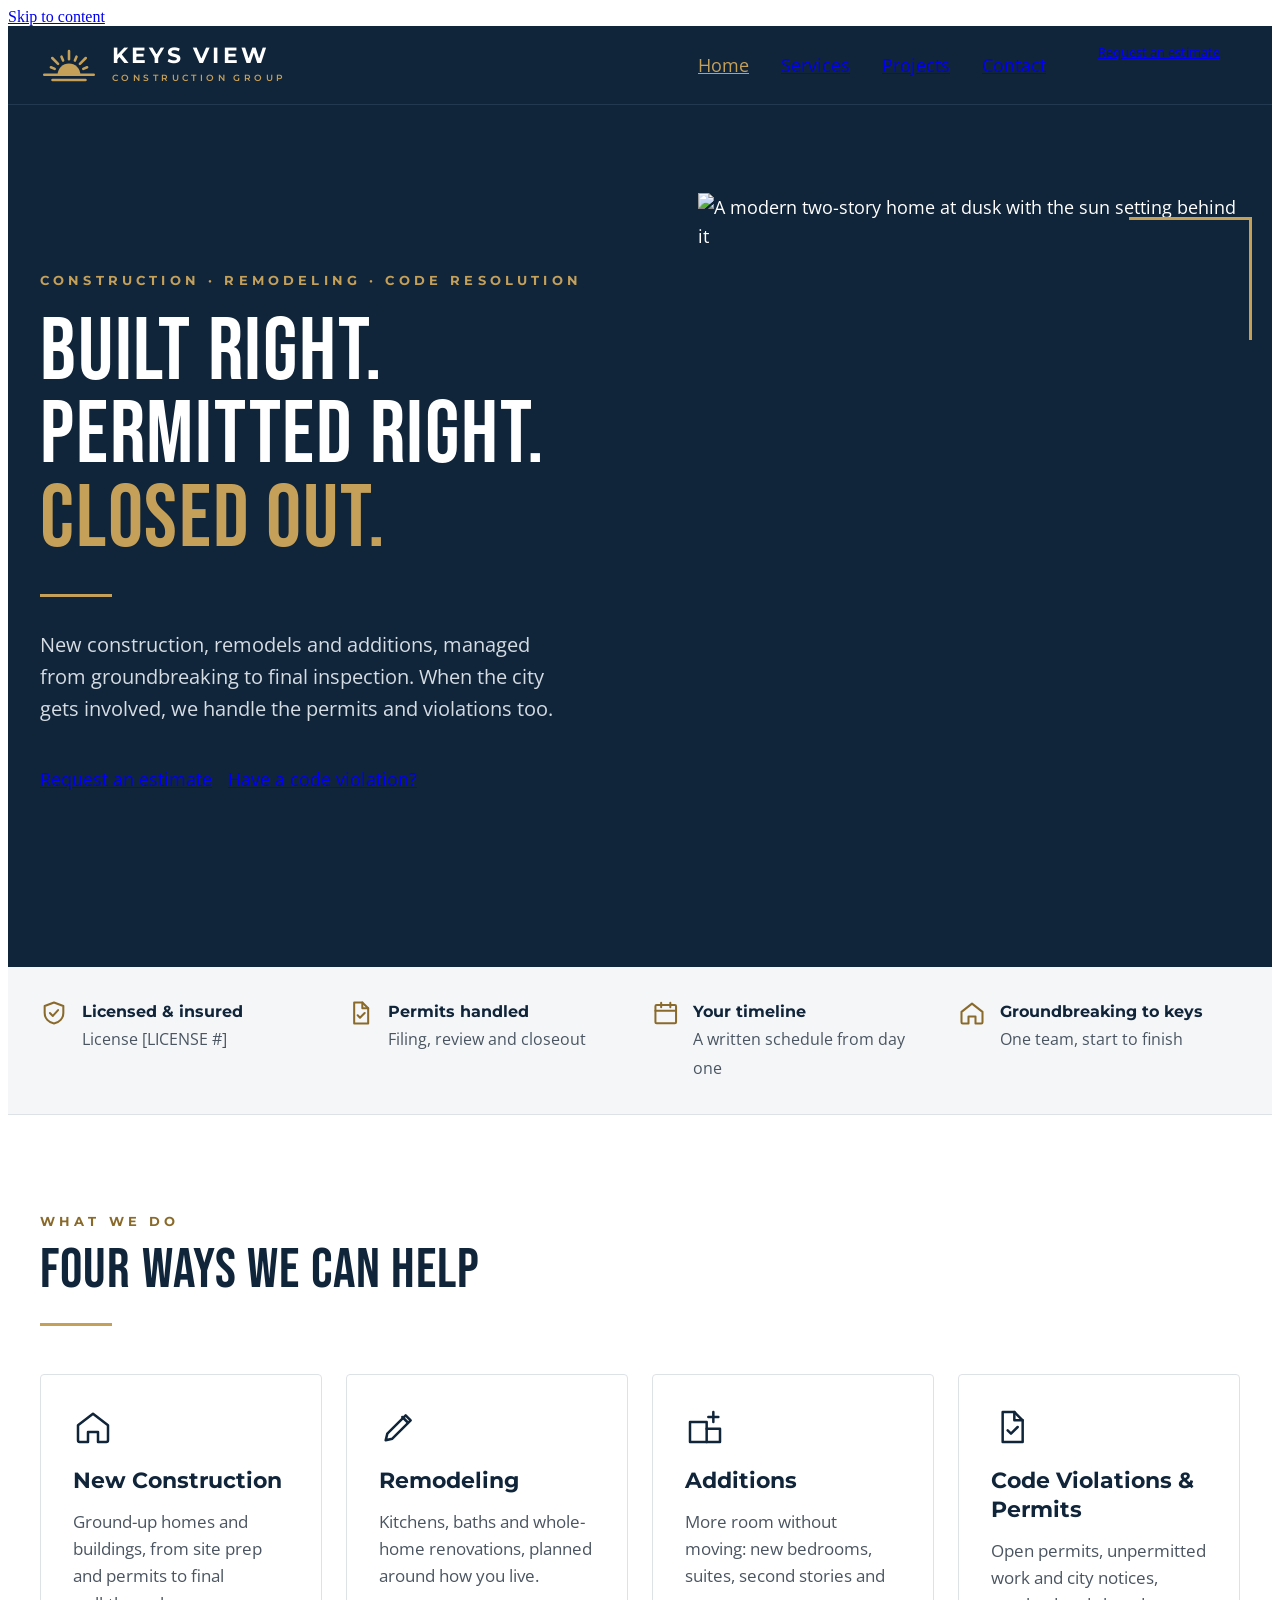
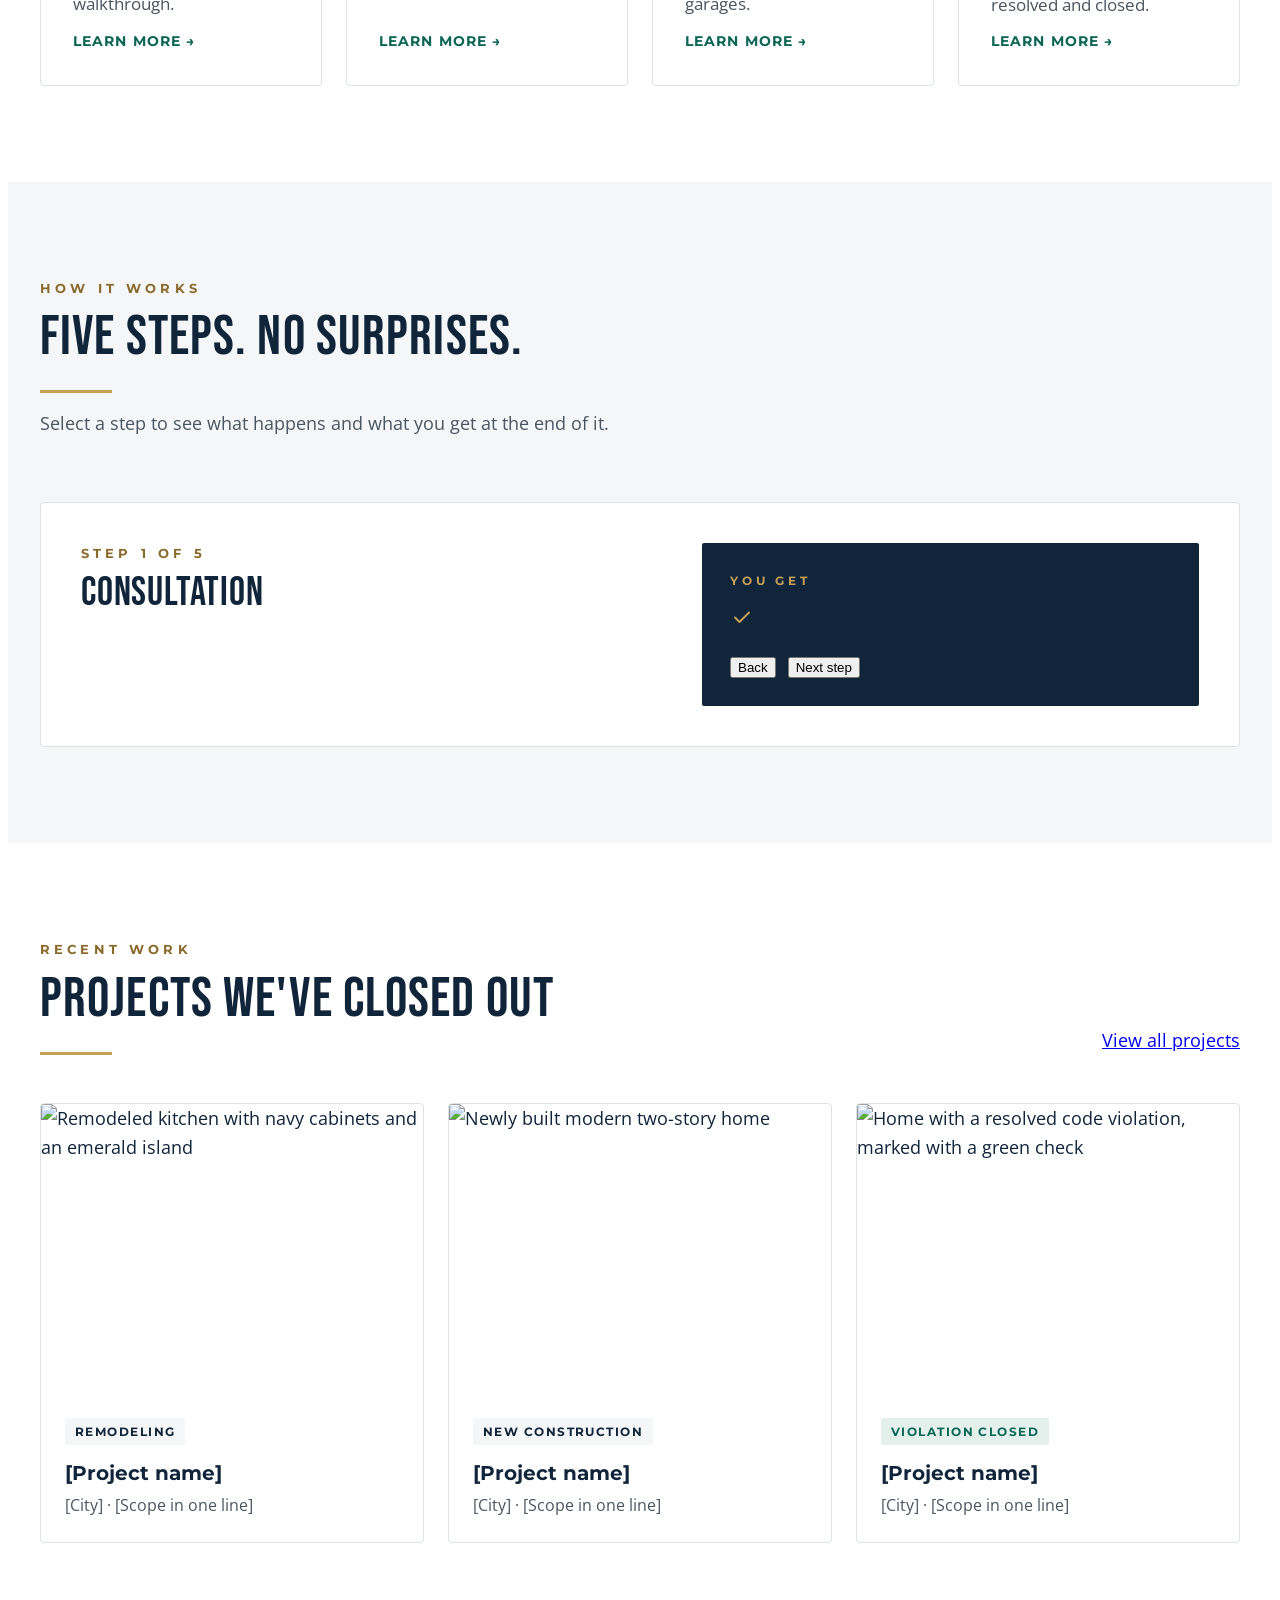
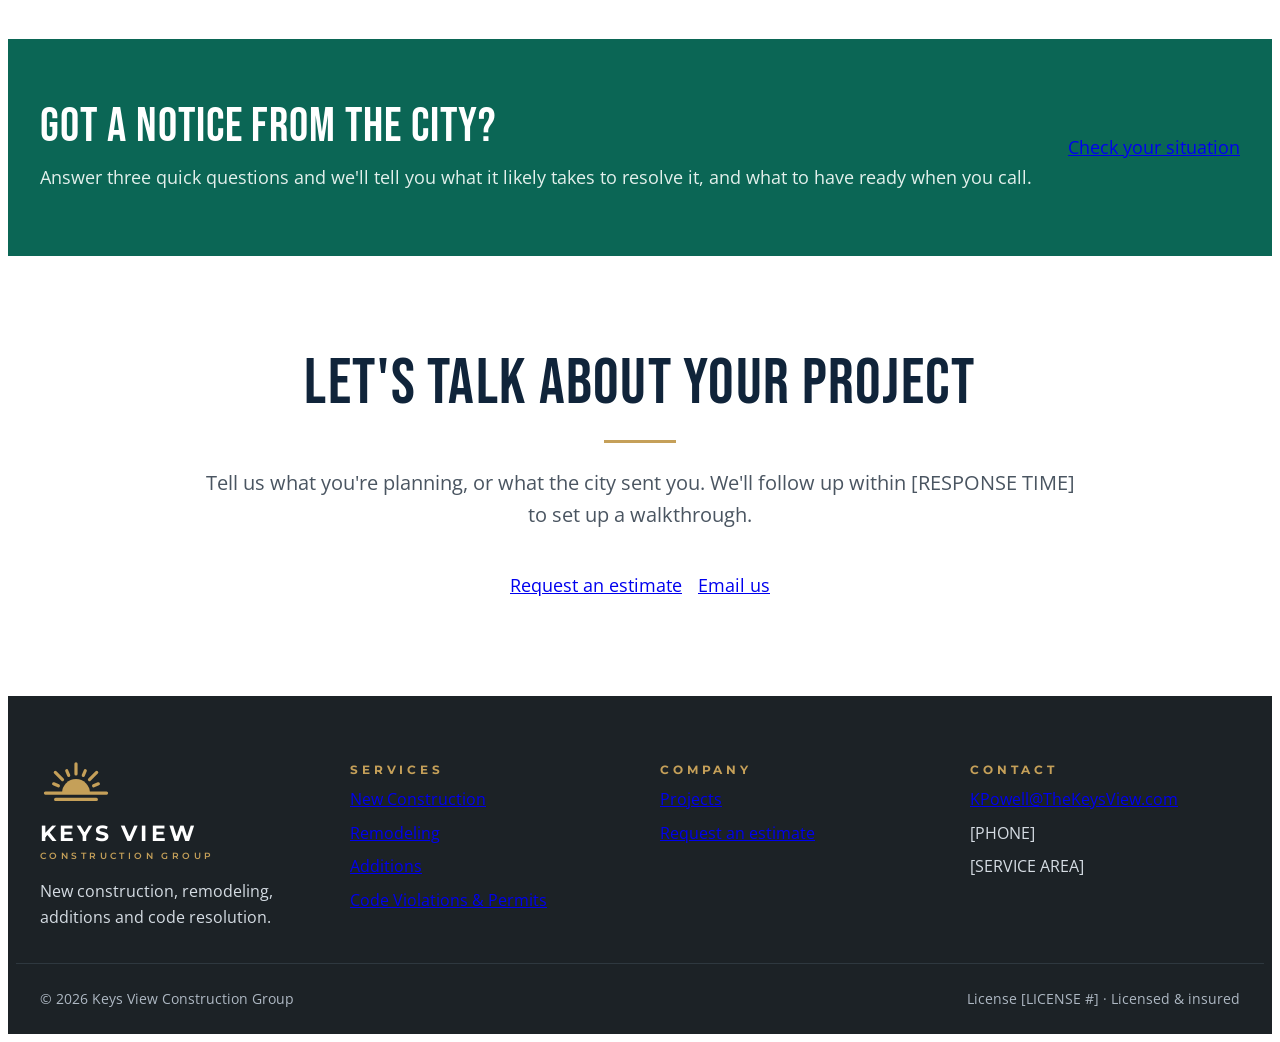
==== index.html @ 4ff58f36 "Add files via upload" ====
<!doctype html>
<html lang="en">
<head>
<meta charset="utf-8">
<meta name="viewport" content="width=device-width, initial-scale=1">
<title>Keys View Construction Group | Construction, Remodeling & Code Resolution</title>
<meta name="description" content="New construction, remodeling, additions and code violation resolution. Keys View Construction Group manages your project from groundbreaking to final inspection.">
<meta property="og:title" content="Keys View Construction Group | Construction, Remodeling & Code Resolution">
<meta property="og:description" content="New construction, remodeling, additions and code violation resolution. Keys View Construction Group manages your project from groundbreaking to final inspection.">
<meta property="og:type" content="website">
<meta name="theme-color" content="#10243A">
<link rel="icon" href="images/favicon.svg" type="image/svg+xml">
<link rel="preconnect" href="https://fonts.googleapis.com">
<link rel="preconnect" href="https://fonts.gstatic.com" crossorigin>
<link href="https://fonts.googleapis.com/css2?family=Bebas+Neue&amp;family=Montserrat:wght@600;700&amp;family=Open+Sans:wght@400;600&amp;display=swap" rel="stylesheet">
<link rel="stylesheet" href="css/styles.css">
</head>
<body>
<a class="skip" href="#main">Skip to content</a>
<div style="font-family: 'Open Sans', system-ui, sans-serif; color: #10243A; background: #FFFFFF; font-size: 18px; line-height: 1.6">

<header style="background: #10243A">
  <div style="max-width: 1200px; margin: 0 auto; padding: 16px 24px; display: flex; flex-wrap: wrap; align-items: center; justify-content: space-between; gap: 16px">
    <a href="index.html" aria-label="Keys View Construction Group, home" style="display: flex; align-items: center; gap: 14px; text-decoration: none; color: #FFFFFF; min-height: 44px">
      <svg width="58" height="34" viewBox="4 4 56 33" fill="none" stroke="#C5A059" stroke-width="2.5" stroke-linecap="round" aria-hidden="true"><path d="M21 30a11 11 0 0 1 22 0z" fill="#C5A059" stroke="none"></path><path d="M18.14 24.26L14.44 22.72M21.39 19.39L15.74 13.74M26.26 16.14L24.72 12.44M32 15V7M37.74 16.14L39.28 12.44M42.61 19.39L48.26 13.74M45.86 24.26L49.56 22.72M8 30H56M16 35H48"></path></svg>
      <span style="display: flex; flex-direction: column">
        <span style="font-family: Montserrat, system-ui, sans-serif; font-weight: 700; font-size: 22px; line-height: 1.1; letter-spacing: 0.14em">KEYS VIEW</span>
        <span style="font-family: Montserrat, system-ui, sans-serif; font-weight: 600; font-size: 9px; letter-spacing: 0.38em; color: #C5A059; margin-top: 3px">CONSTRUCTION GROUP</span>
      </span>
    </a>
    <nav aria-label="Main" style="display: flex; flex-wrap: wrap; align-items: center; gap: 8px 32px">
      <a class="navlink" href="index.html" aria-current="page" style="color: #C5A059">Home</a>
      <a class="navlink" href="services.html">Services</a>
      <a class="navlink" href="projects.html">Projects</a>
      <a class="navlink" href="contact.html">Contact</a>
      <a class="btn btn-gold" href="contact.html" style="min-height: 46px; padding: 0 20px; font-size: 13px">Request an estimate</a>
    </nav>
  </div>
</header>
<main id="main">

<section style="background: #10243A; color: #FFFFFF; border-top: 1px solid #22394F">
  <div style="max-width: 1200px; margin: 0 auto; padding: 88px 24px 96px; display: flex; flex-wrap: wrap; gap: 56px; align-items: center">
    <div style="flex: 1 1 480px; min-width: 0">
      <p style="margin: 0 0 20px; font-family: Montserrat, system-ui, sans-serif; font-weight: 700; font-size: 13px; letter-spacing: 0.32em; color: #C5A059">CONSTRUCTION · REMODELING · CODE RESOLUTION</p>
      <h1 style="margin: 0; font-family: 'Bebas Neue', Impact, sans-serif; font-weight: 400; font-size: 88px; line-height: 0.95; letter-spacing: 0.02em">Built right.<br>Permitted right.<br><span style="color: #C5A059">Closed out.</span></h1>
      <div style="width: 72px; height: 3px; background: #C5A059; margin: 32px 0"></div>
      <p style="margin: 0 0 40px; font-size: 20px; line-height: 1.6; color: #D5DCE3; max-width: 540px">New construction, remodels and additions, managed from groundbreaking to final inspection. When the city gets involved, we handle the permits and violations too.</p>
      <div style="display: flex; flex-wrap: wrap; gap: 16px">
        <a class="btn btn-gold" href="contact.html">Request an estimate</a>
        <a class="btn btn-ghost" href="services.html#checker">Have a code violation?</a>
      </div>
    </div>
    <div style="flex: 1 1 420px; min-width: 0">
      <div style="aspect-ratio: 4 / 5; position: relative">
        <img src="images/hero-home-dusk.svg" alt="A modern two-story home at dusk with the sun setting behind it" style="width: 100%; height: 100%; object-fit: cover; display: block">
        <div style="position: absolute; top: 24px; right: -12px; width: 120px; height: 120px; border-top: 3px solid #C5A059; border-right: 3px solid #C5A059" aria-hidden="true"></div>
      </div>
    </div>
  </div>
</section>

<section aria-label="Why Keys View" style="background: #F5F6F8; border-bottom: 1px solid #DDE2E7">
  <div style="max-width: 1200px; margin: 0 auto; padding: 32px 24px; display: grid; grid-template-columns: repeat(auto-fit, minmax(240px, 1fr)); gap: 24px">
    <div style="display: flex; gap: 14px; align-items: flex-start">
      <svg width="28" height="28" viewBox="0 0 24 24" fill="none" stroke="#8A6A2B" stroke-width="1.75" stroke-linecap="round" stroke-linejoin="round" aria-hidden="true"><path d="M12 3l8 3v6c0 4.5-3.4 8.2-8 9-4.6-.8-8-4.5-8-9V6z"></path><path d="M8.5 12l2.5 2.5 4.5-5"></path></svg>
      <div><strong style="display: block; font-family: Montserrat, system-ui, sans-serif; font-size: 16px">Licensed &amp; insured</strong><span style="font-size: 16px; color: #4A5561">License [LICENSE #]</span></div>
    </div>
    <div style="display: flex; gap: 14px; align-items: flex-start">
      <svg width="28" height="28" viewBox="0 0 24 24" fill="none" stroke="#8A6A2B" stroke-width="1.75" stroke-linecap="round" stroke-linejoin="round" aria-hidden="true"><path d="M7 3h7l5 5v13H7z"></path><path d="M14 3v5h5"></path><path d="M10 14l2 2 4-4"></path></svg>
      <div><strong style="display: block; font-family: Montserrat, system-ui, sans-serif; font-size: 16px">Permits handled</strong><span style="font-size: 16px; color: #4A5561">Filing, review and closeout</span></div>
    </div>
    <div style="display: flex; gap: 14px; align-items: flex-start">
      <svg width="28" height="28" viewBox="0 0 24 24" fill="none" stroke="#8A6A2B" stroke-width="1.75" stroke-linecap="round" stroke-linejoin="round" aria-hidden="true"><rect x="3" y="5" width="18" height="16" rx="1"></rect><path d="M3 10h18M8 3v4M16 3v4"></path></svg>
      <div><strong style="display: block; font-family: Montserrat, system-ui, sans-serif; font-size: 16px">Your timeline</strong><span style="font-size: 16px; color: #4A5561">A written schedule from day one</span></div>
    </div>
    <div style="display: flex; gap: 14px; align-items: flex-start">
      <svg width="28" height="28" viewBox="0 0 24 24" fill="none" stroke="#8A6A2B" stroke-width="1.75" stroke-linecap="round" stroke-linejoin="round" aria-hidden="true"><path d="M3 11l9-7 9 7v9a1 1 0 0 1-1 1h-5v-6h-6v6H4a1 1 0 0 1-1-1z"></path></svg>
      <div><strong style="display: block; font-family: Montserrat, system-ui, sans-serif; font-size: 16px">Groundbreaking to keys</strong><span style="font-size: 16px; color: #4A5561">One team, start to finish</span></div>
    </div>
  </div>
</section>

<section style="background: #FFFFFF">
  <div style="max-width: 1200px; margin: 0 auto; padding: 96px 24px">
    <p style="margin: 0 0 12px; font-family: Montserrat, system-ui, sans-serif; font-weight: 700; font-size: 13px; letter-spacing: 0.32em; color: #8A6A2B">WHAT WE DO</p>
    <h2 style="margin: 0; font-family: 'Bebas Neue', Impact, sans-serif; font-weight: 400; font-size: 56px; line-height: 1; letter-spacing: 0.02em">Four ways we can help</h2>
    <div style="width: 72px; height: 3px; background: #C5A059; margin: 24px 0 48px"></div>
    <div style="display: grid; grid-template-columns: repeat(auto-fit, minmax(min(260px, 100%), 1fr)); gap: 24px">
      <a class="card" href="services.html#new" style="display: flex; flex-direction: column; gap: 12px; padding: 32px; border: 1px solid #DDE2E7; border-radius: 4px; text-decoration: none; color: #10243A">
        <svg width="40" height="40" viewBox="0 0 24 24" fill="none" stroke="#10243A" stroke-width="1.5" stroke-linecap="round" stroke-linejoin="round" aria-hidden="true"><path d="M3 11l9-7 9 7v9a1 1 0 0 1-1 1h-5v-6h-6v6H4a1 1 0 0 1-1-1z"></path></svg>
        <h3 style="margin: 8px 0 0; font-family: Montserrat, system-ui, sans-serif; font-size: 22px; line-height: 1.3">New Construction</h3>
        <p style="margin: 0; font-size: 17px; color: #4A5561">Ground-up homes and buildings, from site prep and permits to final walkthrough.</p>
        <span style="margin-top: auto; font-family: Montserrat, system-ui, sans-serif; font-weight: 700; font-size: 14px; letter-spacing: 0.08em; color: #0B6655">LEARN MORE →</span>
      </a>
      <a class="card" href="services.html#remodel" style="display: flex; flex-direction: column; gap: 12px; padding: 32px; border: 1px solid #DDE2E7; border-radius: 4px; text-decoration: none; color: #10243A">
        <svg width="40" height="40" viewBox="0 0 24 24" fill="none" stroke="#10243A" stroke-width="1.5" stroke-linecap="round" stroke-linejoin="round" aria-hidden="true"><path d="M4 20l4-1 11-11-3-3L5 16z"></path><path d="M14 6l3 3"></path></svg>
        <h3 style="margin: 8px 0 0; font-family: Montserrat, system-ui, sans-serif; font-size: 22px; line-height: 1.3">Remodeling</h3>
        <p style="margin: 0; font-size: 17px; color: #4A5561">Kitchens, baths and whole-home renovations, planned around how you live.</p>
        <span style="margin-top: auto; font-family: Montserrat, system-ui, sans-serif; font-weight: 700; font-size: 14px; letter-spacing: 0.08em; color: #0B6655">LEARN MORE →</span>
      </a>
      <a class="card" href="services.html#additions" style="display: flex; flex-direction: column; gap: 12px; padding: 32px; border: 1px solid #DDE2E7; border-radius: 4px; text-decoration: none; color: #10243A">
        <svg width="40" height="40" viewBox="0 0 24 24" fill="none" stroke="#10243A" stroke-width="1.5" stroke-linecap="round" stroke-linejoin="round" aria-hidden="true"><rect x="3" y="9" width="10" height="12"></rect><path d="M13 13h8v8h-8"></path><path d="M17 3v6M14 6h6"></path></svg>
        <h3 style="margin: 8px 0 0; font-family: Montserrat, system-ui, sans-serif; font-size: 22px; line-height: 1.3">Additions</h3>
        <p style="margin: 0; font-size: 17px; color: #4A5561">More room without moving: new bedrooms, suites, second stories and garages.</p>
        <span style="margin-top: auto; font-family: Montserrat, system-ui, sans-serif; font-weight: 700; font-size: 14px; letter-spacing: 0.08em; color: #0B6655">LEARN MORE →</span>
      </a>
      <a class="card" href="services.html#code" style="display: flex; flex-direction: column; gap: 12px; padding: 32px; border: 1px solid #DDE2E7; border-radius: 4px; text-decoration: none; color: #10243A">
        <svg width="40" height="40" viewBox="0 0 24 24" fill="none" stroke="#10243A" stroke-width="1.5" stroke-linecap="round" stroke-linejoin="round" aria-hidden="true"><path d="M7 3h7l5 5v13H7z"></path><path d="M14 3v5h5"></path><path d="M10 14l2 2 4-4"></path></svg>
        <h3 style="margin: 8px 0 0; font-family: Montserrat, system-ui, sans-serif; font-size: 22px; line-height: 1.3">Code Violations &amp; Permits</h3>
        <p style="margin: 0; font-size: 17px; color: #4A5561">Open permits, unpermitted work and city notices, resolved and closed.</p>
        <span style="margin-top: auto; font-family: Montserrat, system-ui, sans-serif; font-weight: 700; font-size: 14px; letter-spacing: 0.08em; color: #0B6655">LEARN MORE →</span>
      </a>
    </div>
  </div>
</section>

<section aria-labelledby="process-h" style="background: #F5F6F8">
  <div style="max-width: 1200px; margin: 0 auto; padding: 96px 24px">
    <p style="margin: 0 0 12px; font-family: Montserrat, system-ui, sans-serif; font-weight: 700; font-size: 13px; letter-spacing: 0.32em; color: #8A6A2B">HOW IT WORKS</p>
    <h2 id="process-h" style="margin: 0; font-family: 'Bebas Neue', Impact, sans-serif; font-weight: 400; font-size: 56px; line-height: 1; letter-spacing: 0.02em">Five steps. No surprises.</h2>
    <div style="width: 72px; height: 3px; background: #C5A059; margin: 24px 0 16px"></div>
    <p style="margin: 0 0 40px; color: #4A5561; max-width: 640px">Select a step to see what happens and what you get at the end of it.</p>
    <div id="kv-steps" role="tablist" aria-label="Project process" style="display: grid; grid-template-columns: repeat(auto-fit, minmax(190px, 1fr)); gap: 12px"></div>
    <div role="tabpanel" class="pad-box" style="margin-top: 24px; background: #FFFFFF; border: 1px solid #DDE2E7; border-radius: 4px; padding: 40px; display: flex; flex-wrap: wrap; gap: 40px" aria-live="polite">
      <div style="flex: 1 1 420px; min-width: 0">
        <p style="margin: 0 0 8px; font-family: Montserrat, system-ui, sans-serif; font-weight: 700; font-size: 13px; letter-spacing: 0.32em; color: #8A6A2B">STEP <span id="step-num">1</span> OF 5</p>
        <h3 id="step-title" style="margin: 0 0 16px; font-family: 'Bebas Neue', Impact, sans-serif; font-weight: 400; font-size: 40px; line-height: 1.05; letter-spacing: 0.02em">Consultation</h3>
        <p id="step-body" style="margin: 0; font-size: 18px; color: #10243A"></p>
      </div>
      <div style="flex: 1 1 280px; min-width: 0; background: #10243A; color: #FFFFFF; padding: 28px; border-radius: 2px; display: flex; flex-direction: column; gap: 12px">
        <span style="font-family: Montserrat, system-ui, sans-serif; font-weight: 700; font-size: 12px; letter-spacing: 0.32em; color: #C5A059">YOU GET</span>
        <div style="display: flex; gap: 12px; align-items: flex-start">
          <svg width="24" height="24" viewBox="0 0 24 24" fill="none" stroke="#C5A059" stroke-width="2" stroke-linecap="round" stroke-linejoin="round" aria-hidden="true" style="flex: none; margin-top: 3px"><path d="M5 12.5l4.5 4.5L19 7.5"></path></svg>
          <span id="step-deliv" style="font-size: 18px"></span>
        </div>
        <div style="display: flex; gap: 12px; margin-top: auto; padding-top: 16px">
          <button type="button" class="btn btn-ghost btn-sm" id="step-prev">Back</button>
          <button type="button" class="btn btn-gold btn-sm" id="step-next">Next step</button>
        </div>
      </div>
    </div>
  </div>
</section>

<section style="background: #FFFFFF">
  <div style="max-width: 1200px; margin: 0 auto; padding: 96px 24px">
    <div style="display: flex; flex-wrap: wrap; justify-content: space-between; align-items: flex-end; gap: 24px">
      <div>
        <p style="margin: 0 0 12px; font-family: Montserrat, system-ui, sans-serif; font-weight: 700; font-size: 13px; letter-spacing: 0.32em; color: #8A6A2B">RECENT WORK</p>
        <h2 style="margin: 0; font-family: 'Bebas Neue', Impact, sans-serif; font-weight: 400; font-size: 56px; line-height: 1; letter-spacing: 0.02em">Projects we've closed out</h2>
        <div style="width: 72px; height: 3px; background: #C5A059; margin-top: 24px"></div>
      </div>
      <a class="btn btn-line" href="projects.html">View all projects</a>
    </div>
    <div style="margin-top: 48px; display: grid; grid-template-columns: repeat(auto-fit, minmax(min(300px, 100%), 1fr)); gap: 24px">
      <a class="card" href="projects.html" style="display: block; text-decoration: none; color: #10243A; border: 1px solid #DDE2E7; border-radius: 4px; overflow: hidden">
        <img src="images/kitchen-after.svg" alt="Remodeled kitchen with navy cabinets and an emerald island" style="width: 100%; aspect-ratio: 4 / 3; object-fit: cover; display: block">
        <div style="padding: 24px">
          <span style="display: inline-block; padding: 4px 10px; background: #F5F6F8; border-radius: 2px; font-family: Montserrat, system-ui, sans-serif; font-weight: 700; font-size: 12px; letter-spacing: 0.12em; color: #10243A">REMODELING</span>
          <h3 style="margin: 12px 0 4px; font-family: Montserrat, system-ui, sans-serif; font-size: 20px">[Project name]</h3>
          <p style="margin: 0; font-size: 16px; color: #4A5561">[City] · [Scope in one line]</p>
        </div>
      </a>
      <a class="card" href="projects.html" style="display: block; text-decoration: none; color: #10243A; border: 1px solid #DDE2E7; border-radius: 4px; overflow: hidden">
        <img src="images/new-home.svg" alt="Newly built modern two-story home" style="width: 100%; aspect-ratio: 4 / 3; object-fit: cover; display: block">
        <div style="padding: 24px">
          <span style="display: inline-block; padding: 4px 10px; background: #F5F6F8; border-radius: 2px; font-family: Montserrat, system-ui, sans-serif; font-weight: 700; font-size: 12px; letter-spacing: 0.12em; color: #10243A">NEW CONSTRUCTION</span>
          <h3 style="margin: 12px 0 4px; font-family: Montserrat, system-ui, sans-serif; font-size: 20px">[Project name]</h3>
          <p style="margin: 0; font-size: 16px; color: #4A5561">[City] · [Scope in one line]</p>
        </div>
      </a>
      <a class="card" href="projects.html" style="display: block; text-decoration: none; color: #10243A; border: 1px solid #DDE2E7; border-radius: 4px; overflow: hidden">
        <img src="images/violation-after.svg" alt="Home with a resolved code violation, marked with a green check" style="width: 100%; aspect-ratio: 4 / 3; object-fit: cover; display: block">
        <div style="padding: 24px">
          <span style="display: inline-block; padding: 4px 10px; background: #E3F0EC; border-radius: 2px; font-family: Montserrat, system-ui, sans-serif; font-weight: 700; font-size: 12px; letter-spacing: 0.12em; color: #0B6655">VIOLATION CLOSED</span>
          <h3 style="margin: 12px 0 4px; font-family: Montserrat, system-ui, sans-serif; font-size: 20px">[Project name]</h3>
          <p style="margin: 0; font-size: 16px; color: #4A5561">[City] · [Scope in one line]</p>
        </div>
      </a>
    </div>
  </div>
</section>

<section style="background: #0B6655; color: #FFFFFF">
  <div style="max-width: 1200px; margin: 0 auto; padding: 64px 24px; display: flex; flex-wrap: wrap; align-items: center; justify-content: space-between; gap: 32px">
    <div style="flex: 1 1 520px; min-width: 0">
      <h2 style="margin: 0 0 12px; font-family: 'Bebas Neue', Impact, sans-serif; font-weight: 400; font-size: 48px; line-height: 1; letter-spacing: 0.02em">Got a notice from the city?</h2>
      <p style="margin: 0; font-size: 18px; color: #E3F0EC">Answer three quick questions and we'll tell you what it likely takes to resolve it, and what to have ready when you call.</p>
    </div>
    <a class="btn btn-gold" href="services.html#checker">Check your situation</a>
  </div>
</section>

<section style="background: #FFFFFF">
  <div style="max-width: 880px; margin: 0 auto; padding: 96px 24px; text-align: center">
    <h2 style="margin: 0; font-family: 'Bebas Neue', Impact, sans-serif; font-weight: 400; font-size: 64px; line-height: 1; letter-spacing: 0.02em">Let's talk about your project</h2>
    <div style="width: 72px; height: 3px; background: #C5A059; margin: 24px auto"></div>
    <p style="margin: 0 0 40px; font-size: 20px; color: #4A5561">Tell us what you're planning, or what the city sent you. We'll follow up within [RESPONSE TIME] to set up a walkthrough.</p>
    <div style="display: flex; flex-wrap: wrap; gap: 16px; justify-content: center">
      <a class="btn btn-navy" href="contact.html">Request an estimate</a>
      <a class="btn btn-line" href="mailto:kpowell@thekeysview.com">Email us</a>
    </div>
  </div>
</section>

</main>

<footer style="background: #1C2226; color: #D5DCE3">
  <div style="max-width: 1200px; margin: 0 auto; padding: 64px 24px 32px; display: grid; grid-template-columns: repeat(auto-fit, minmax(220px, 1fr)); gap: 40px">
    <div>
      <svg width="72" height="42" viewBox="4 4 56 33" fill="none" stroke="#C5A059" stroke-width="2.5" stroke-linecap="round" aria-hidden="true"><path d="M21 30a11 11 0 0 1 22 0z" fill="#C5A059" stroke="none"></path><path d="M18.14 24.26L14.44 22.72M21.39 19.39L15.74 13.74M26.26 16.14L24.72 12.44M32 15V7M37.74 16.14L39.28 12.44M42.61 19.39L48.26 13.74M45.86 24.26L49.56 22.72M8 30H56M16 35H48"></path></svg>
      <div style="margin-top: 12px; font-family: Montserrat, system-ui, sans-serif; font-weight: 700; font-size: 22px; line-height: 1.1; letter-spacing: 0.14em; color: #FFFFFF">KEYS VIEW</div>
      <div style="font-family: Montserrat, system-ui, sans-serif; font-weight: 600; font-size: 9px; letter-spacing: 0.38em; color: #C5A059; margin-top: 3px">CONSTRUCTION GROUP</div>
      <p style="margin: 16px 0 0; font-size: 16px">New construction, remodeling, additions and code resolution.</p>
    </div>
    <nav aria-label="Services" style="display: flex; flex-direction: column; gap: 8px; font-size: 16px">
      <span style="font-family: Montserrat, system-ui, sans-serif; font-weight: 700; font-size: 12px; letter-spacing: 0.32em; color: #C5A059">SERVICES</span>
      <a class="footlink" href="services.html#new">New Construction</a>
      <a class="footlink" href="services.html#remodel">Remodeling</a>
      <a class="footlink" href="services.html#additions">Additions</a>
      <a class="footlink" href="services.html#code">Code Violations &amp; Permits</a>
    </nav>
    <nav aria-label="Company" style="display: flex; flex-direction: column; gap: 8px; font-size: 16px">
      <span style="font-family: Montserrat, system-ui, sans-serif; font-weight: 700; font-size: 12px; letter-spacing: 0.32em; color: #C5A059">COMPANY</span>
      <a class="footlink" href="projects.html">Projects</a>
      <a class="footlink" href="contact.html">Request an estimate</a>    </nav>
    <div style="display: flex; flex-direction: column; gap: 8px; font-size: 16px">
      <span style="font-family: Montserrat, system-ui, sans-serif; font-weight: 700; font-size: 12px; letter-spacing: 0.32em; color: #C5A059">CONTACT</span>
      <a class="footlink" href="mailto:kpowell@thekeysview.com">KPowell@TheKeysView.com</a>
      <span>[PHONE]</span>
      <span>[SERVICE AREA]</span>
    </div>
  </div>
  <div style="max-width: 1200px; margin: 0 auto; padding: 24px; border-top: 1px solid #2E383F; font-size: 14px; color: #AEB8C3; display: flex; flex-wrap: wrap; justify-content: space-between; gap: 12px">
    <span>© <span id="year">2026</span> Keys View Construction Group</span>
    <span>License [LICENSE #] · Licensed &amp; insured</span>
  </div>
</footer>

</div>

<script src="js/main.js" defer></script>
</body>
</html>
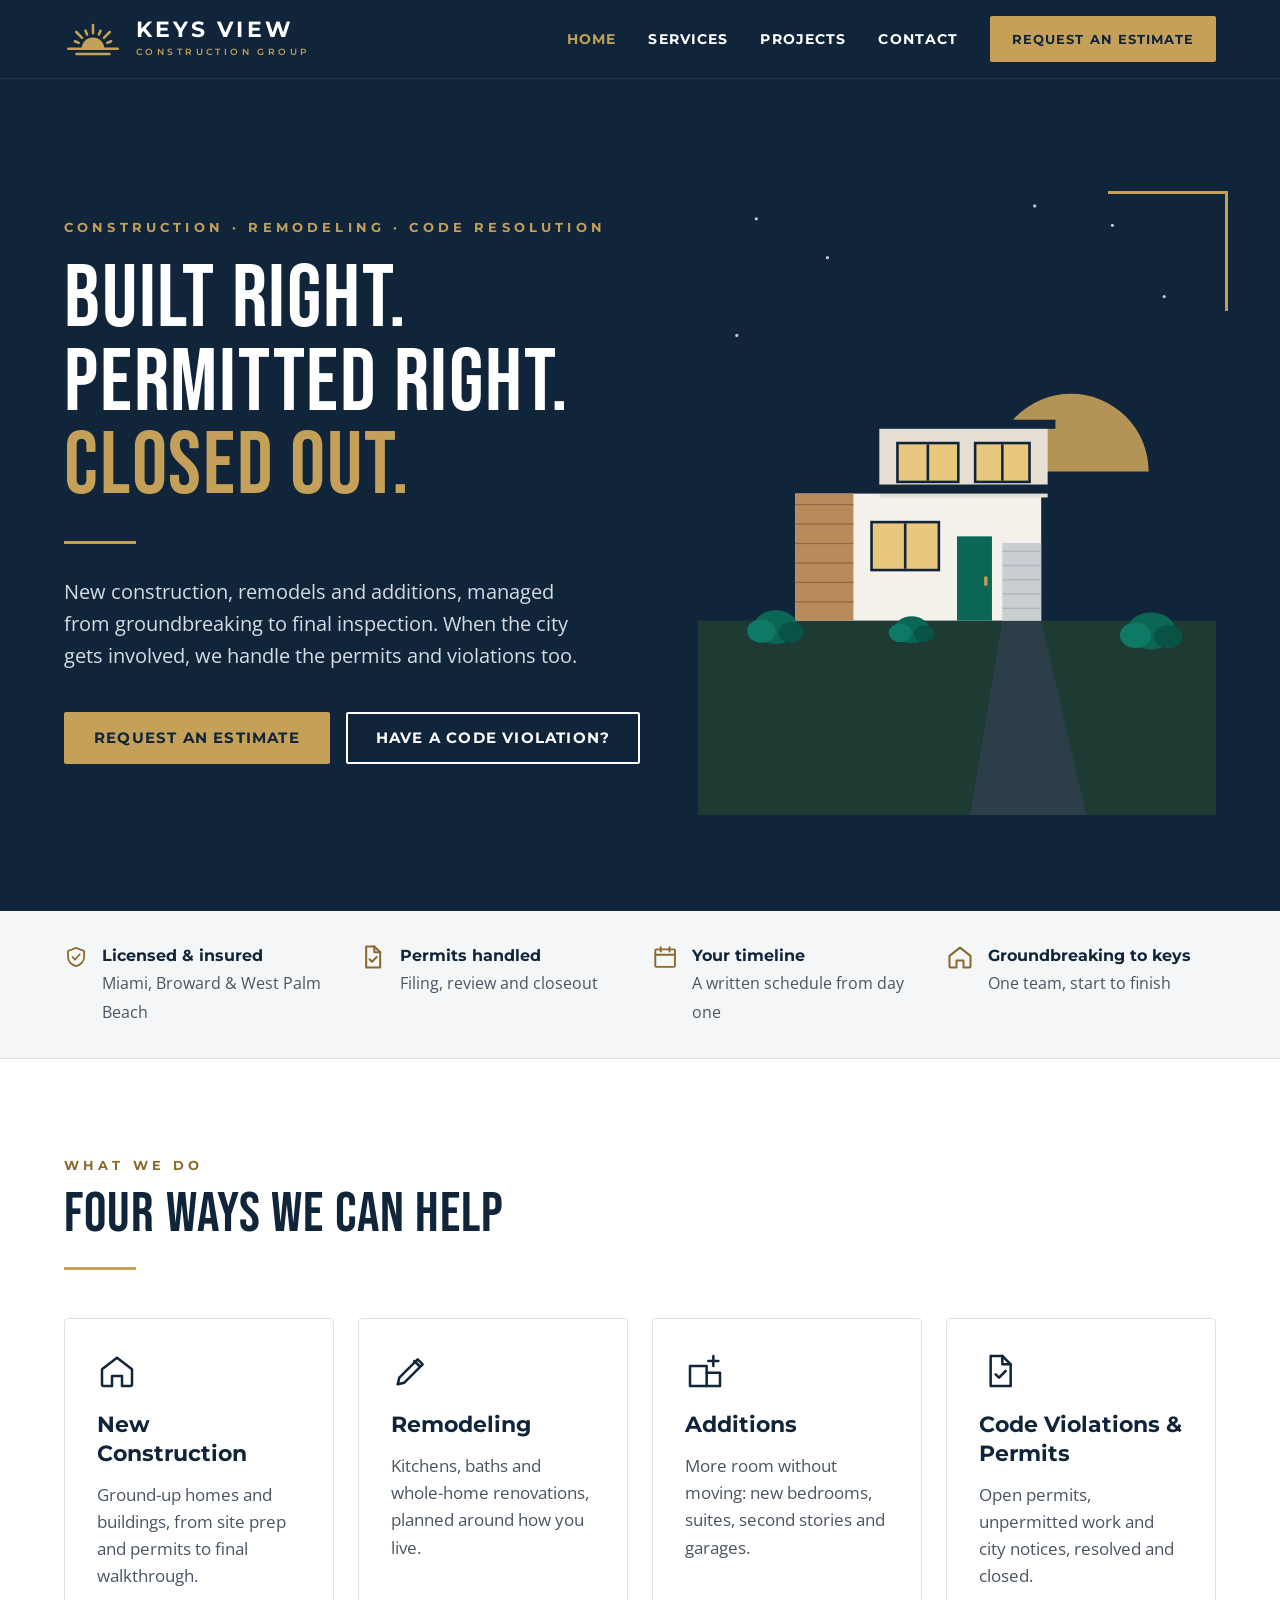
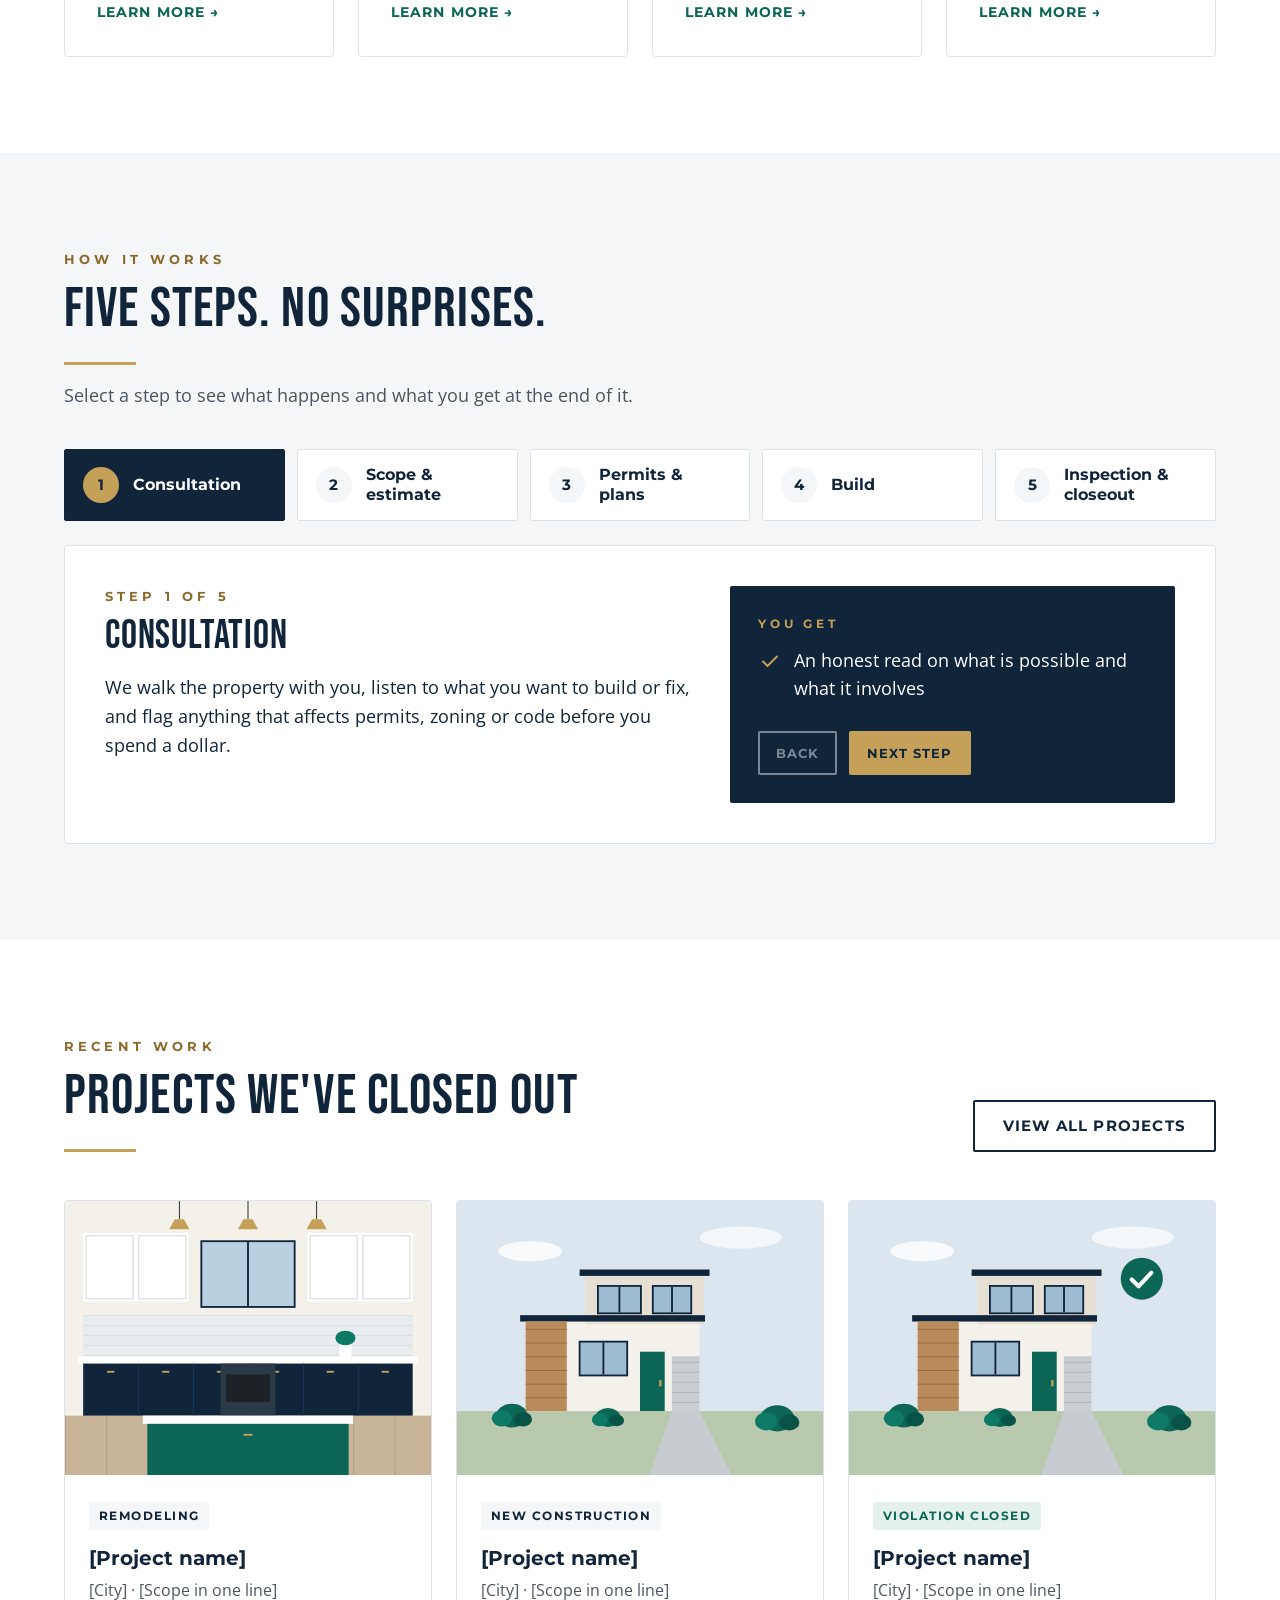
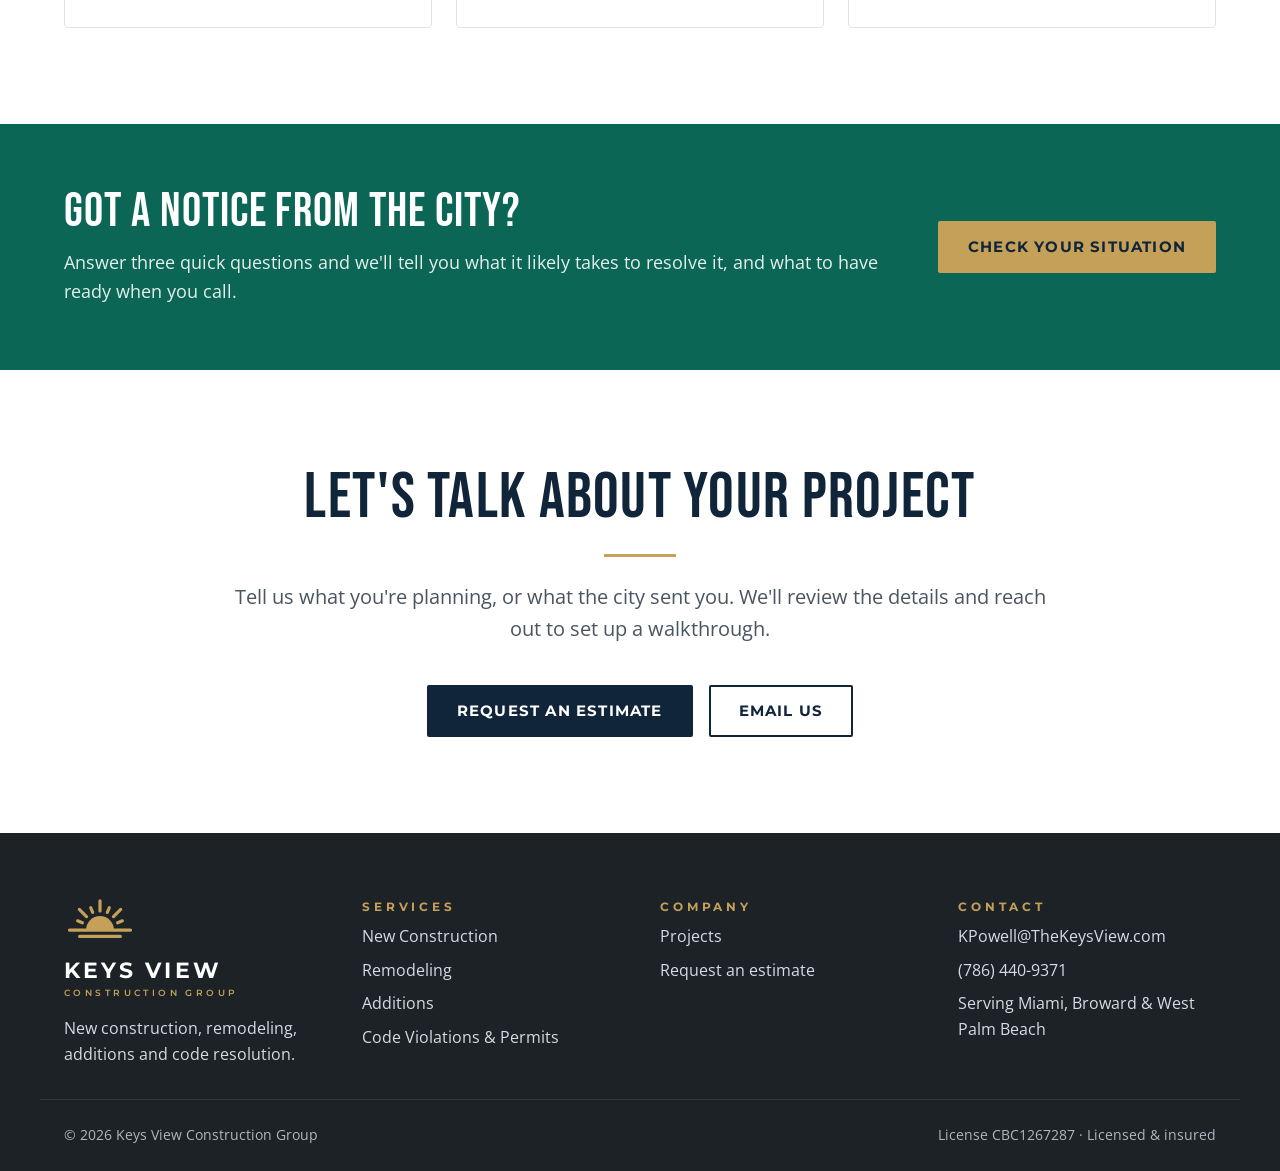
==== commit 130b1b40: "Add files via upload" ====
--- a/index.html
+++ b/index.html
@@ -64,7 +64,7 @@
   <div style="max-width: 1200px; margin: 0 auto; padding: 32px 24px; display: grid; grid-template-columns: repeat(auto-fit, minmax(240px, 1fr)); gap: 24px">
     <div style="display: flex; gap: 14px; align-items: flex-start">
       <svg width="28" height="28" viewBox="0 0 24 24" fill="none" stroke="#8A6A2B" stroke-width="1.75" stroke-linecap="round" stroke-linejoin="round" aria-hidden="true"><path d="M12 3l8 3v6c0 4.5-3.4 8.2-8 9-4.6-.8-8-4.5-8-9V6z"></path><path d="M8.5 12l2.5 2.5 4.5-5"></path></svg>
-      <div><strong style="display: block; font-family: Montserrat, system-ui, sans-serif; font-size: 16px">Licensed &amp; insured</strong><span style="font-size: 16px; color: #4A5561">License [LICENSE #]</span></div>
+      <div><strong style="display: block; font-family: Montserrat, system-ui, sans-serif; font-size: 16px">Licensed &amp; insured</strong><span style="font-size: 16px; color: #4A5561">Miami, Broward &amp; West Palm Beach</span></div>
     </div>
     <div style="display: flex; gap: 14px; align-items: flex-start">
       <svg width="28" height="28" viewBox="0 0 24 24" fill="none" stroke="#8A6A2B" stroke-width="1.75" stroke-linecap="round" stroke-linejoin="round" aria-hidden="true"><path d="M7 3h7l5 5v13H7z"></path><path d="M14 3v5h5"></path><path d="M10 14l2 2 4-4"></path></svg>
@@ -196,7 +196,7 @@
   <div style="max-width: 880px; margin: 0 auto; padding: 96px 24px; text-align: center">
     <h2 style="margin: 0; font-family: 'Bebas Neue', Impact, sans-serif; font-weight: 400; font-size: 64px; line-height: 1; letter-spacing: 0.02em">Let's talk about your project</h2>
     <div style="width: 72px; height: 3px; background: #C5A059; margin: 24px auto"></div>
-    <p style="margin: 0 0 40px; font-size: 20px; color: #4A5561">Tell us what you're planning, or what the city sent you. We'll follow up within [RESPONSE TIME] to set up a walkthrough.</p>
+    <p style="margin: 0 0 40px; font-size: 20px; color: #4A5561">Tell us what you're planning, or what the city sent you. We'll review the details and reach out to set up a walkthrough.</p>
     <div style="display: flex; flex-wrap: wrap; gap: 16px; justify-content: center">
       <a class="btn btn-navy" href="contact.html">Request an estimate</a>
       <a class="btn btn-line" href="mailto:kpowell@thekeysview.com">Email us</a>
@@ -228,13 +228,13 @@
     <div style="display: flex; flex-direction: column; gap: 8px; font-size: 16px">
       <span style="font-family: Montserrat, system-ui, sans-serif; font-weight: 700; font-size: 12px; letter-spacing: 0.32em; color: #C5A059">CONTACT</span>
       <a class="footlink" href="mailto:kpowell@thekeysview.com">KPowell@TheKeysView.com</a>
-      <span>[PHONE]</span>
-      <span>[SERVICE AREA]</span>
+      <a class="footlink" href="tel:+17864409371">(786) 440-9371</a>
+      <span>Serving Miami, Broward &amp; West Palm Beach</span>
     </div>
   </div>
   <div style="max-width: 1200px; margin: 0 auto; padding: 24px; border-top: 1px solid #2E383F; font-size: 14px; color: #AEB8C3; display: flex; flex-wrap: wrap; justify-content: space-between; gap: 12px">
     <span>© <span id="year">2026</span> Keys View Construction Group</span>
-    <span>License [LICENSE #] · Licensed &amp; insured</span>
+    <span>License CBC1267287 · Licensed &amp; insured</span>
   </div>
 </footer>
 
--- a/css/styles.css
+++ b/css/styles.css
@@ -0,0 +1,106 @@
+/* Keys View Construction Group — site styles
+   Palette: navy #10243A · gold #C5A059 · gold-ink #8A6A2B · emerald #0B6655 · slate #1C2226 */
+
+*, *::before, *::after { box-sizing: border-box; }
+html { scroll-behavior: smooth; }
+body {
+  margin: 0;
+  background: #FFFFFF;
+  color: #10243A;
+  font-family: 'Open Sans', system-ui, sans-serif;
+  font-size: 18px;
+  line-height: 1.6;
+}
+img { max-width: 100%; }
+a { color: #0B6655; }
+a:hover { color: #10243A; }
+:focus-visible { outline: 2px solid #C5A059; outline-offset: 3px; }
+[hidden] { display: none !important; }
+
+/* Skip link */
+.skip { position: absolute; left: -9999px; top: 0; background: #C5A059; color: #10243A; padding: 12px 16px; z-index: 10; font-weight: 700; }
+.skip:focus { left: 16px; top: 16px; }
+
+/* Header + nav */
+.navlink { color: #FFFFFF; text-decoration: none; font-family: Montserrat, system-ui, sans-serif; font-weight: 700; font-size: 14px; letter-spacing: .08em; text-transform: uppercase; min-height: 44px; display: inline-flex; align-items: center; }
+.navlink:hover, .navlink[aria-current="page"] { color: #C5A059; }
+
+/* Buttons */
+.btn { display: inline-flex; align-items: center; justify-content: center; gap: 10px; min-height: 52px; padding: 0 28px; font-family: Montserrat, system-ui, sans-serif; font-weight: 700; font-size: 15px; letter-spacing: .08em; text-transform: uppercase; border-radius: 2px; text-decoration: none; cursor: pointer; border: 2px solid transparent; }
+.btn:disabled { opacity: .45; cursor: not-allowed; }
+.btn-sm { min-height: 44px; padding: 0 16px; font-size: 13px; }
+.btn-gold { background: #C5A059; color: #10243A; } .btn-gold:hover { background: #D4B579; color: #10243A; }
+.btn-navy { background: #10243A; color: #FFFFFF; } .btn-navy:hover { background: #1D3A5A; color: #FFFFFF; }
+.btn-ghost { background: transparent; color: #FFFFFF; border-color: #FFFFFF; } .btn-ghost:hover { background: #FFFFFF; color: #10243A; }
+.btn-line { background: #FFFFFF; color: #10243A; border-color: #10243A; } .btn-line:hover { background: #10243A; color: #FFFFFF; }
+.btn-row { display: flex; flex-wrap: wrap; gap: 12px; }
+
+/* Cards, tags, lists */
+.card { transition: border-color .15s; } .card:hover { border-color: #C5A059; }
+.tag { display: inline-block; padding: 4px 10px; background: #F5F6F8; color: #10243A; border-radius: 2px; font-family: Montserrat, system-ui, sans-serif; font-weight: 700; font-size: 12px; letter-spacing: .12em; text-transform: uppercase; }
+.tag-green { background: #E3F0EC; color: #0B6655; }
+.muted { color: #4A5561; }
+.small { font-size: 16px; }
+.eyebrow-ink { font-family: Montserrat, system-ui, sans-serif; font-weight: 700; font-size: 13px; letter-spacing: .24em; color: #8A6A2B; }
+.checklist { margin: 0; padding: 0; list-style: none; display: grid; gap: 10px; }
+.checklist li { display: flex; gap: 10px; }
+.numlist { margin: 0; padding: 0; list-style: none; display: grid; gap: 12px; font-size: 17px; }
+.numlist li { display: flex; gap: 12px; }
+.num { flex: none; width: 28px; height: 28px; border-radius: 50%; background: #10243A; color: #C5A059; display: flex; align-items: center; justify-content: center; font-family: Montserrat, system-ui, sans-serif; font-weight: 700; font-size: 13px; }
+.footlink { color: #D5DCE3; text-decoration: none; } .footlink:hover { color: #C5A059; }
+
+/* Home: process timeline */
+.step { display: flex; align-items: center; gap: 14px; min-height: 72px; padding: 14px 18px; text-align: left; border-radius: 2px; border: 1px solid #DDE2E7; background: #FFFFFF; color: #10243A; font: inherit; cursor: pointer; transition: background .15s; }
+.step:hover { border-color: #10243A; }
+.step-num { flex: none; width: 36px; height: 36px; border-radius: 50%; display: flex; align-items: center; justify-content: center; font-family: Montserrat, system-ui, sans-serif; font-weight: 700; font-size: 15px; background: #F5F6F8; color: #10243A; }
+.step-title { font-family: Montserrat, system-ui, sans-serif; font-weight: 700; font-size: 16px; line-height: 1.25; }
+.step.is-done .step-num { background: #C5A059; }
+.step.is-active { background: #10243A; color: #FFFFFF; border-color: #10243A; }
+.step.is-active .step-num { background: #C5A059; }
+
+/* Services: checker */
+.chk-head { display: flex; justify-content: space-between; align-items: center; gap: 16px; margin-bottom: 8px; min-height: 44px; }
+.chk-bar { height: 4px; background: #F5F6F8; border-radius: 2px; margin-bottom: 32px; }
+.chk-bar > div { height: 4px; background: #C5A059; border-radius: 2px; transition: width .2s; }
+.chk-q { margin: 0 0 24px; font-family: Montserrat, system-ui, sans-serif; font-size: 24px; line-height: 1.3; }
+.chk-opts { display: grid; gap: 12px; }
+.opt { display: flex; align-items: center; gap: 16px; min-height: 64px; padding: 14px 20px; text-align: left; font: inherit; font-size: 18px; color: #10243A; background: #FFFFFF; border: 2px solid #DDE2E7; border-radius: 2px; cursor: pointer; transition: border-color .15s, background .15s; }
+.opt:hover { border-color: #10243A; }
+.opt.is-selected { border-color: #10243A; background: #F5F6F8; }
+.opt-dot { flex: none; width: 22px; height: 22px; border-radius: 50%; border: 2px solid #10243A; display: flex; align-items: center; justify-content: center; }
+.opt-dot span { width: 10px; height: 10px; border-radius: 50%; }
+.opt.is-selected .opt-dot span { background: #10243A; }
+.chk-result { margin: 16px 0 8px; font-family: 'Bebas Neue', Impact, sans-serif; font-weight: 400; font-size: 44px; line-height: 1.05; letter-spacing: .02em; }
+.chk-urgent { display: flex; gap: 12px; padding: 16px 20px; border: 1px solid #C5A059; background: #FBF7EF; border-radius: 2px; margin-bottom: 28px; font-size: 17px; }
+.chk-cols { display: flex; flex-wrap: wrap; gap: 32px; }
+.chk-bring { flex: 1 1 260px; min-width: 0; background: #F5F6F8; padding: 24px; border-radius: 2px; }
+.chk-h4 { margin: 0 0 12px; font-family: Montserrat, system-ui, sans-serif; font-size: 14px; letter-spacing: .2em; }
+
+/* Projects */
+.chip { min-height: 44px; padding: 0 18px; border-radius: 2px; border: 1px solid #10243A; background: #FFFFFF; color: #10243A; font-family: Montserrat, system-ui, sans-serif; font-weight: 700; font-size: 13px; letter-spacing: .08em; text-transform: uppercase; cursor: pointer; transition: background .15s, color .15s; }
+.chip[aria-pressed="true"] { background: #10243A; color: #FFFFFF; }
+.pcard { display: block; padding: 0; text-align: left; font: inherit; color: #10243A; background: #FFFFFF; border: 1px solid #DDE2E7; border-radius: 4px; overflow: hidden; cursor: pointer; transition: border-color .15s; }
+.pcard:hover, .pcard.is-current { border-color: #C5A059; }
+.pcard-img { position: relative; aspect-ratio: 4 / 3; }
+.pcard-img img { width: 100%; height: 100%; object-fit: cover; display: block; }
+.ba-tag { position: absolute; right: 16px; bottom: 16px; padding: 4px 10px; background: #C5A059; color: #10243A; border-radius: 2px; font-family: Montserrat, system-ui, sans-serif; font-weight: 700; font-size: 11px; letter-spacing: .12em; }
+.pcard-body { padding: 24px; }
+.pcard-body h3 { margin: 12px 0 4px; font-family: Montserrat, system-ui, sans-serif; font-size: 20px; line-height: 1.3; }
+.pcard-body p { margin: 0; font-size: 16px; color: #4A5561; }
+.slider { width: 100%; accent-color: #C5A059; height: 44px; cursor: ew-resize; }
+
+/* Contact form */
+.field { width: 100%; min-height: 52px; padding: 12px 16px; font: inherit; font-size: 18px; color: #10243A; background: #FFFFFF; border: 1px solid #8995A1; border-radius: 2px; }
+.field:focus { border-color: #10243A; outline: 2px solid #C5A059; outline-offset: 1px; }
+.lbl { display: block; margin-bottom: 8px; font-family: Montserrat, system-ui, sans-serif; font-weight: 700; font-size: 15px; }
+.choice { display: flex; align-items: center; gap: 10px; min-height: 48px; padding: 0 16px; border: 1px solid #DDE2E7; border-radius: 2px; cursor: pointer; font-size: 17px; }
+.choice input { width: 20px; height: 20px; accent-color: #10243A; }
+/* Spam trap field: moved off-screen so people never see it */
+.hp { position: absolute !important; left: -10000px; top: auto; width: 1px; height: 1px; overflow: hidden; }
+
+/* Phones */
+@media (max-width: 640px) {
+  h1[style*="Bebas"] { font-size: 56px !important; }
+  h2[style*="Bebas"] { font-size: 40px !important; }
+  .pad-box { padding: 24px !important; }
+}
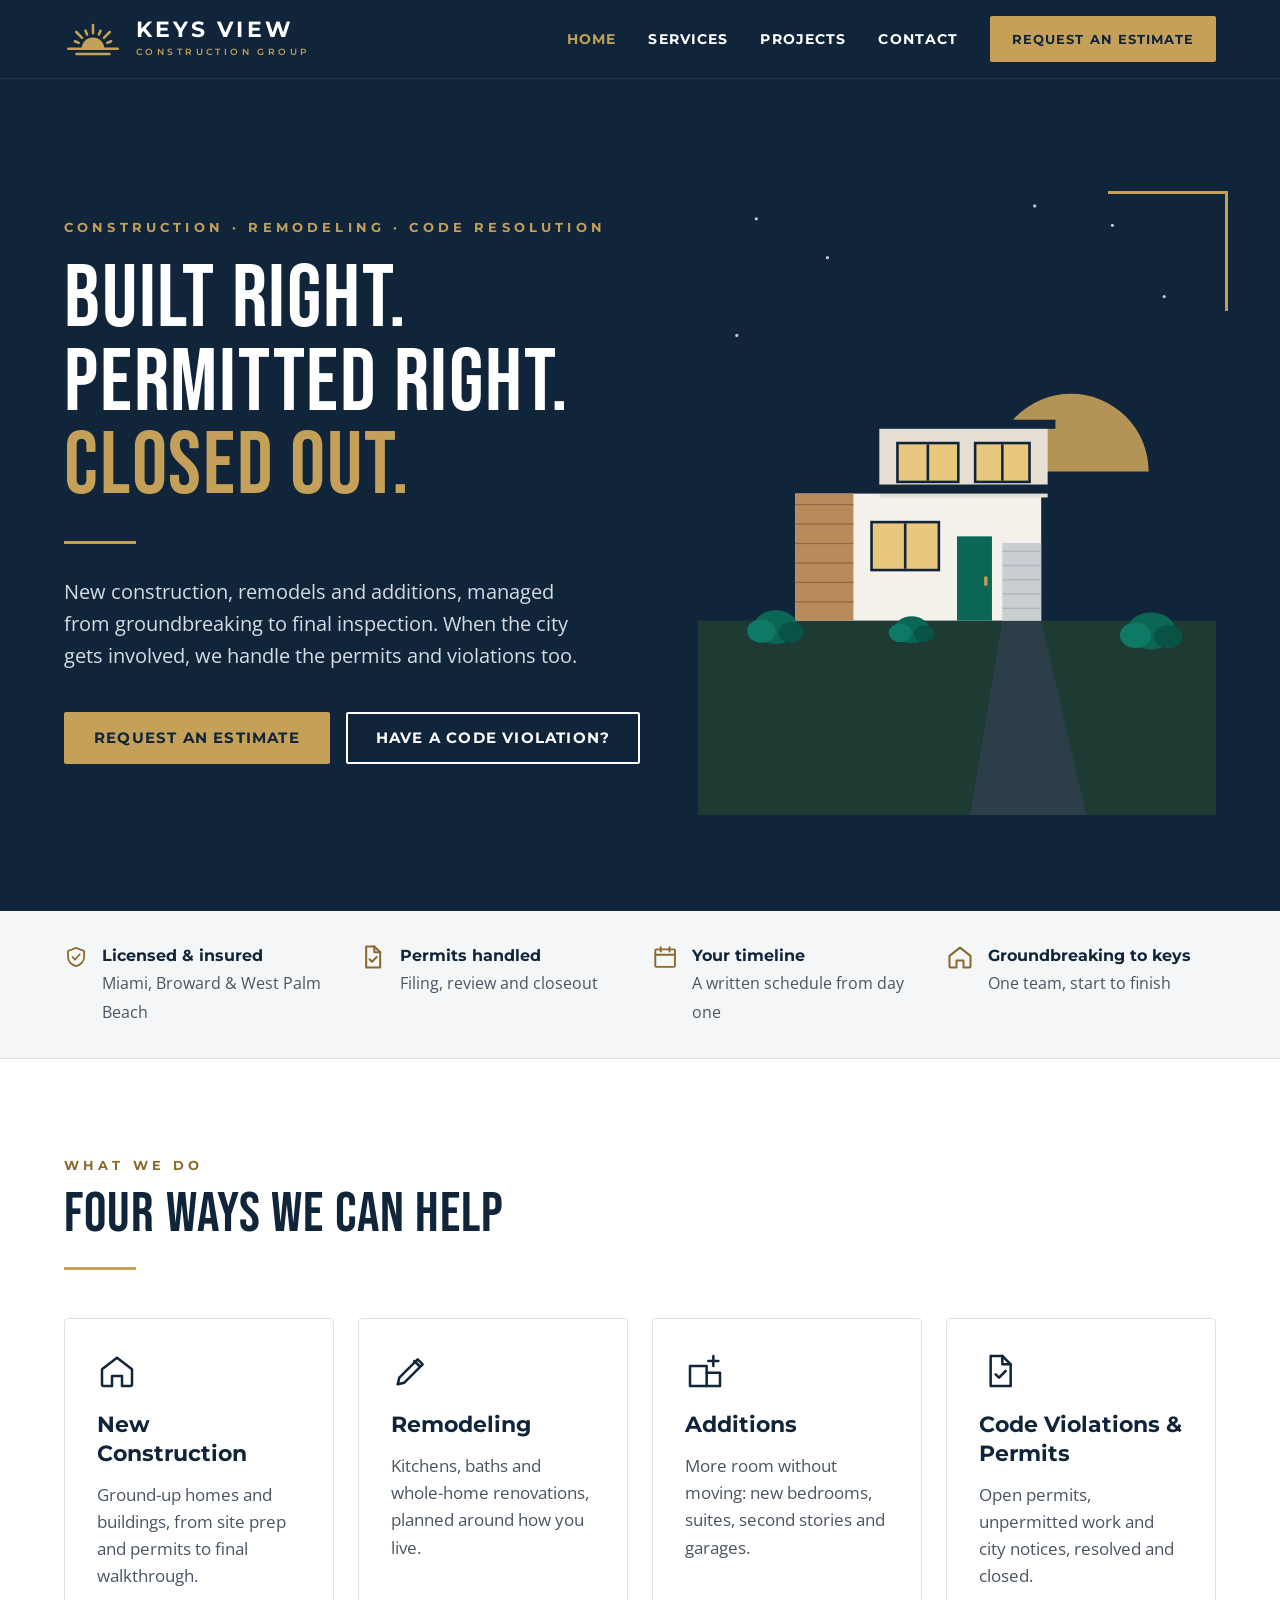
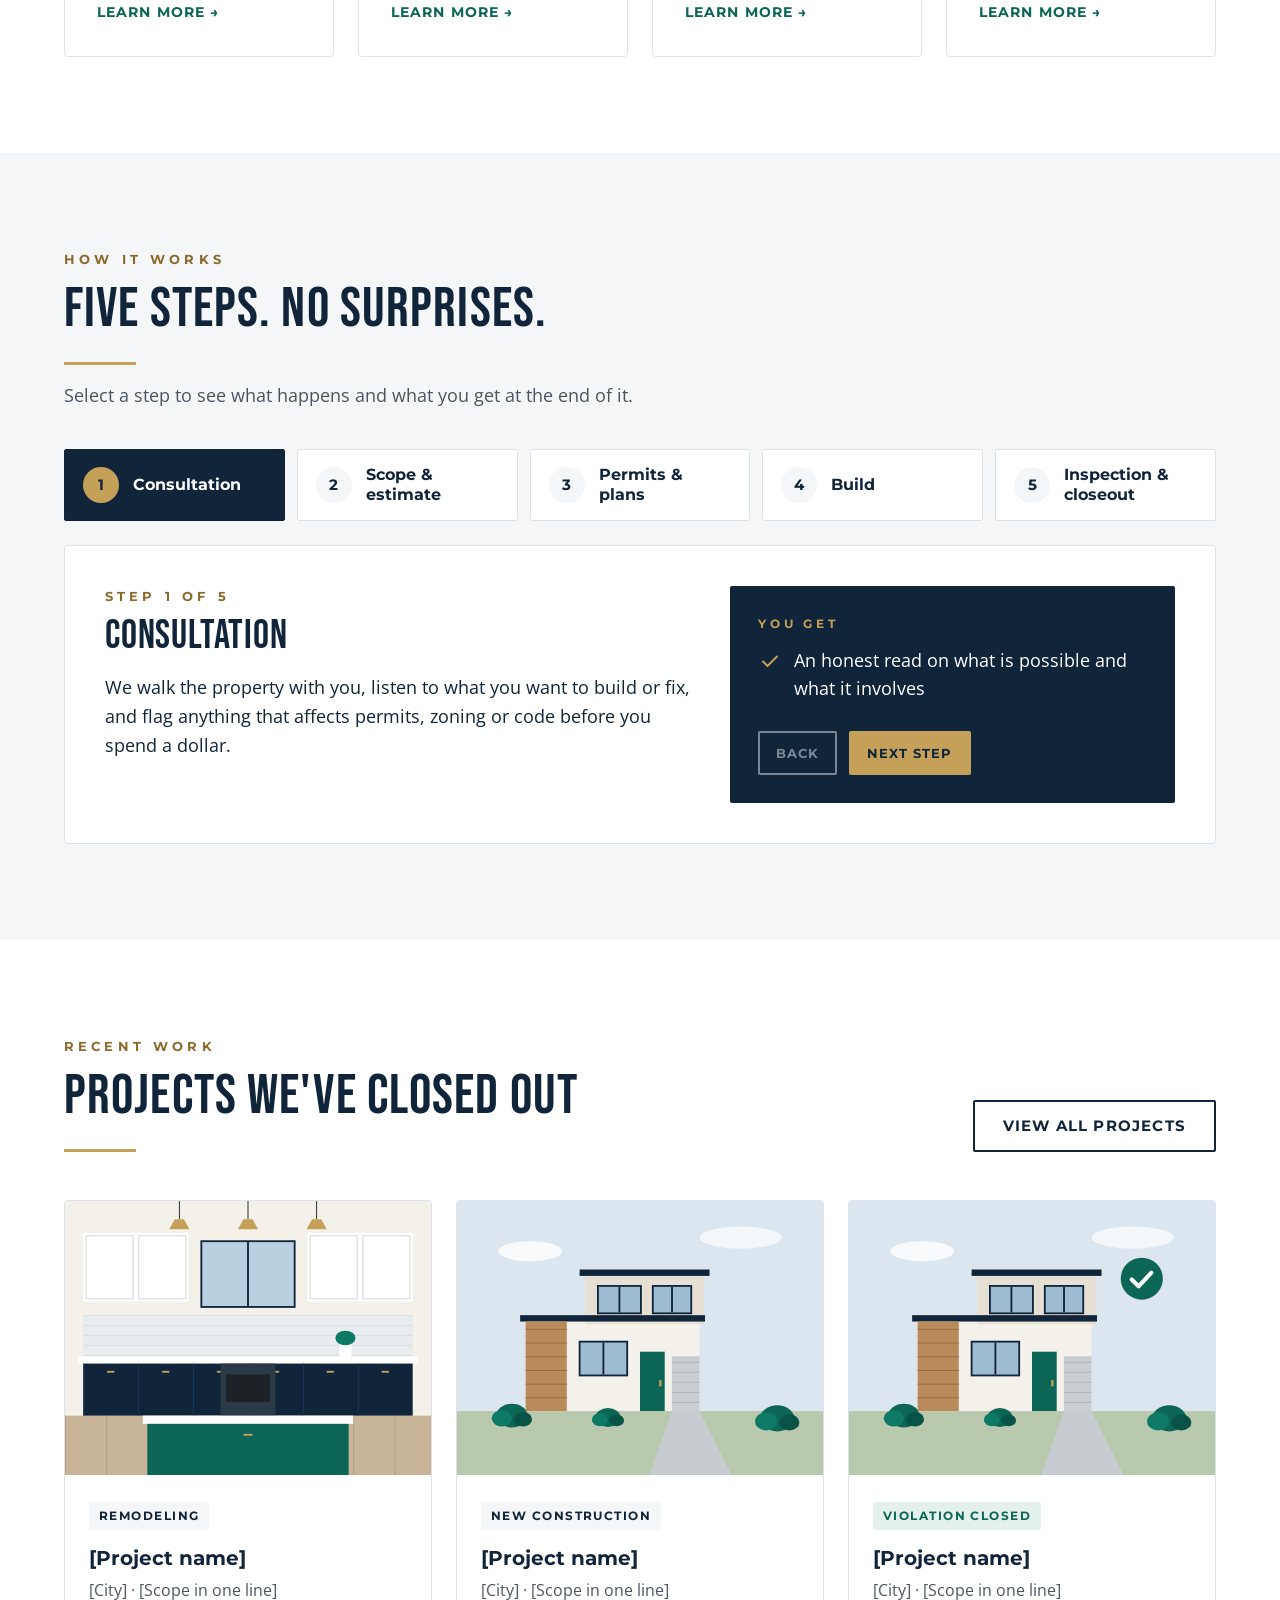
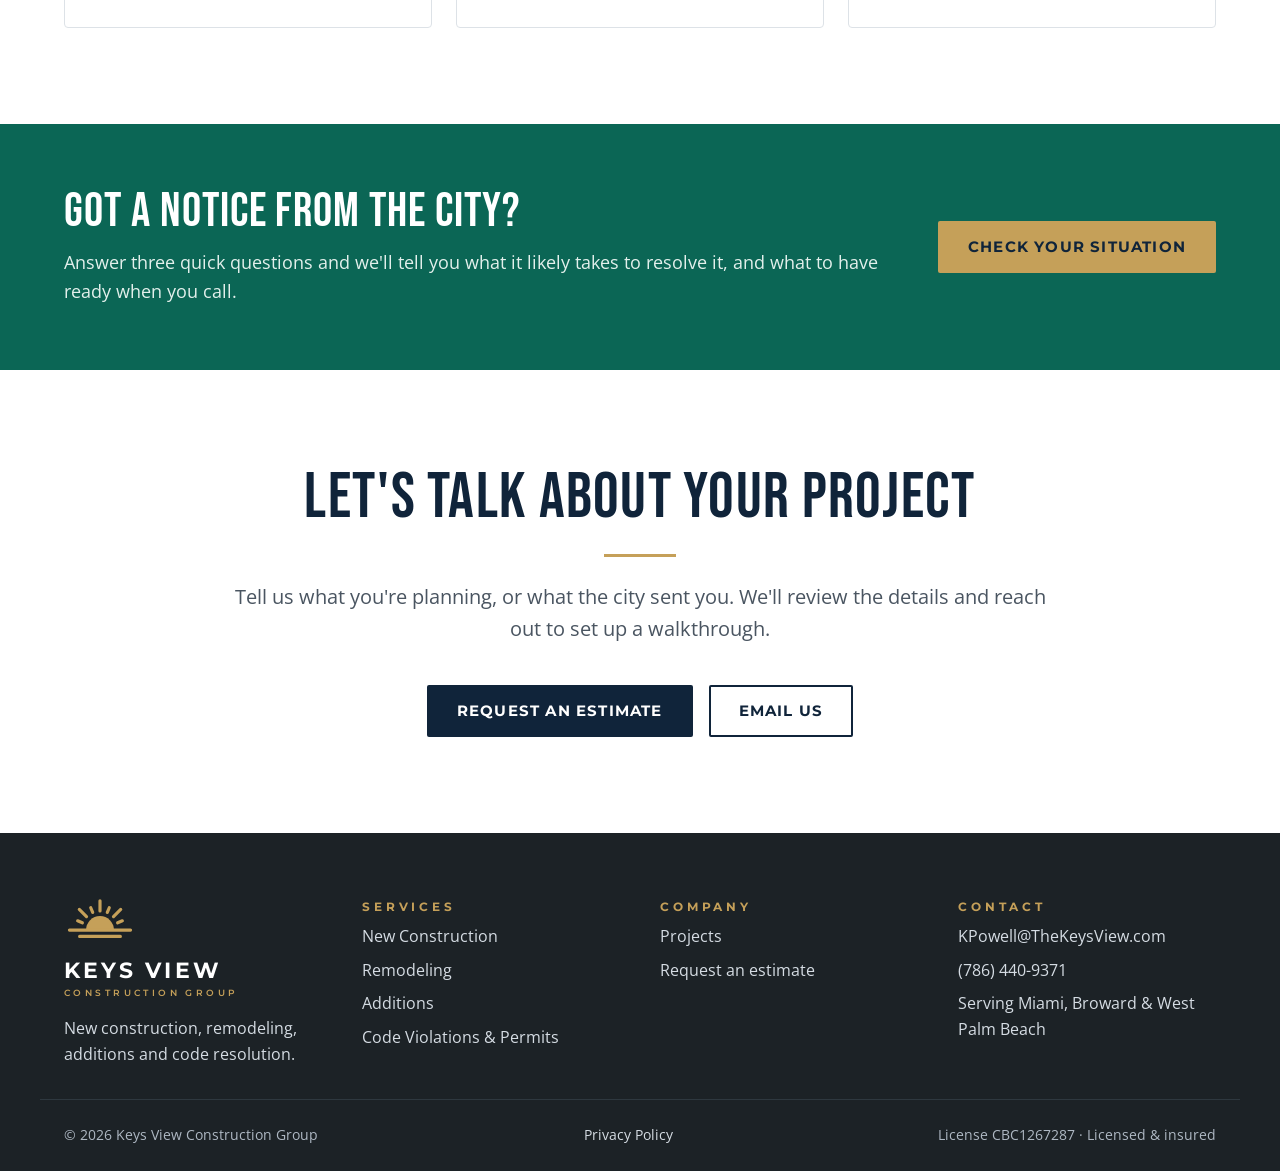
==== commit 27a7198b: "Add files via upload" ====
--- a/index.html
+++ b/index.html
@@ -234,6 +234,7 @@
   </div>
   <div style="max-width: 1200px; margin: 0 auto; padding: 24px; border-top: 1px solid #2E383F; font-size: 14px; color: #AEB8C3; display: flex; flex-wrap: wrap; justify-content: space-between; gap: 12px">
     <span>© <span id="year">2026</span> Keys View Construction Group</span>
+    <a class="footlink" href="privacy.html">Privacy Policy</a>
     <span>License CBC1267287 · Licensed &amp; insured</span>
   </div>
 </footer>
